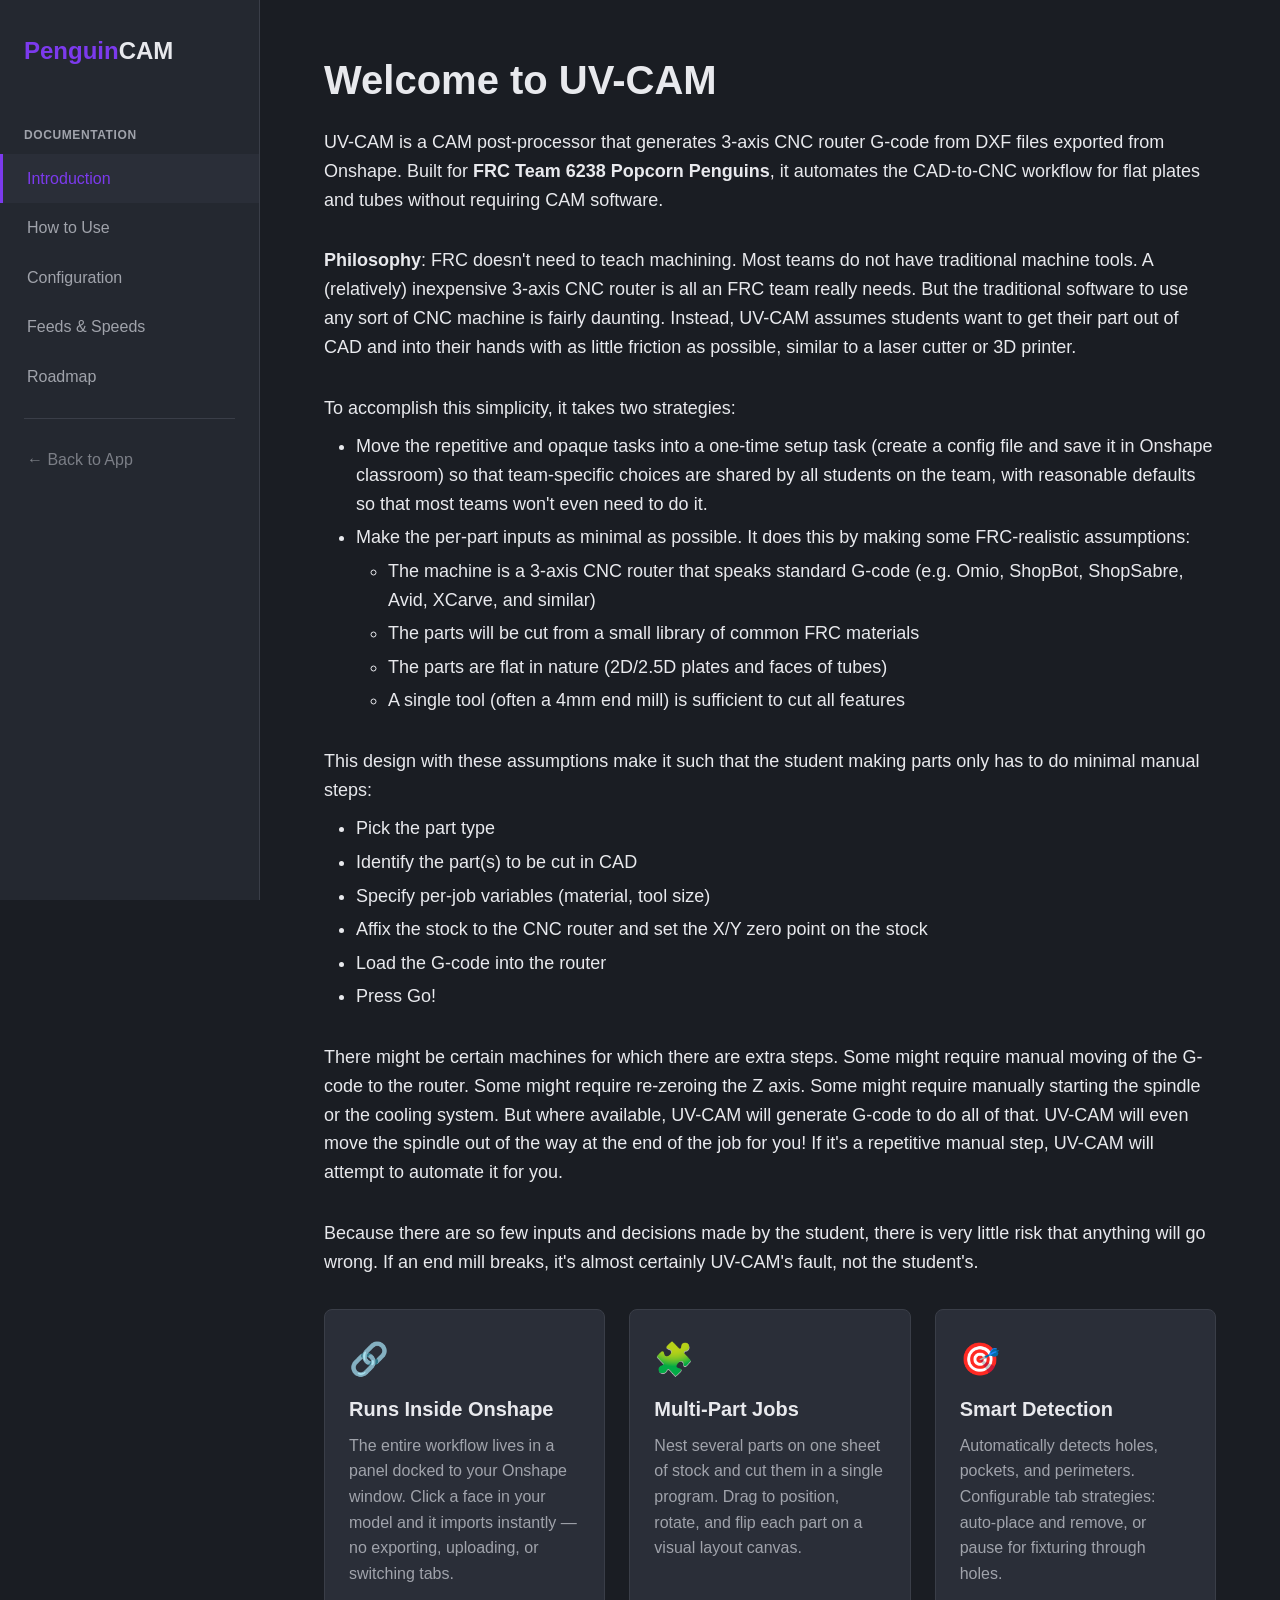
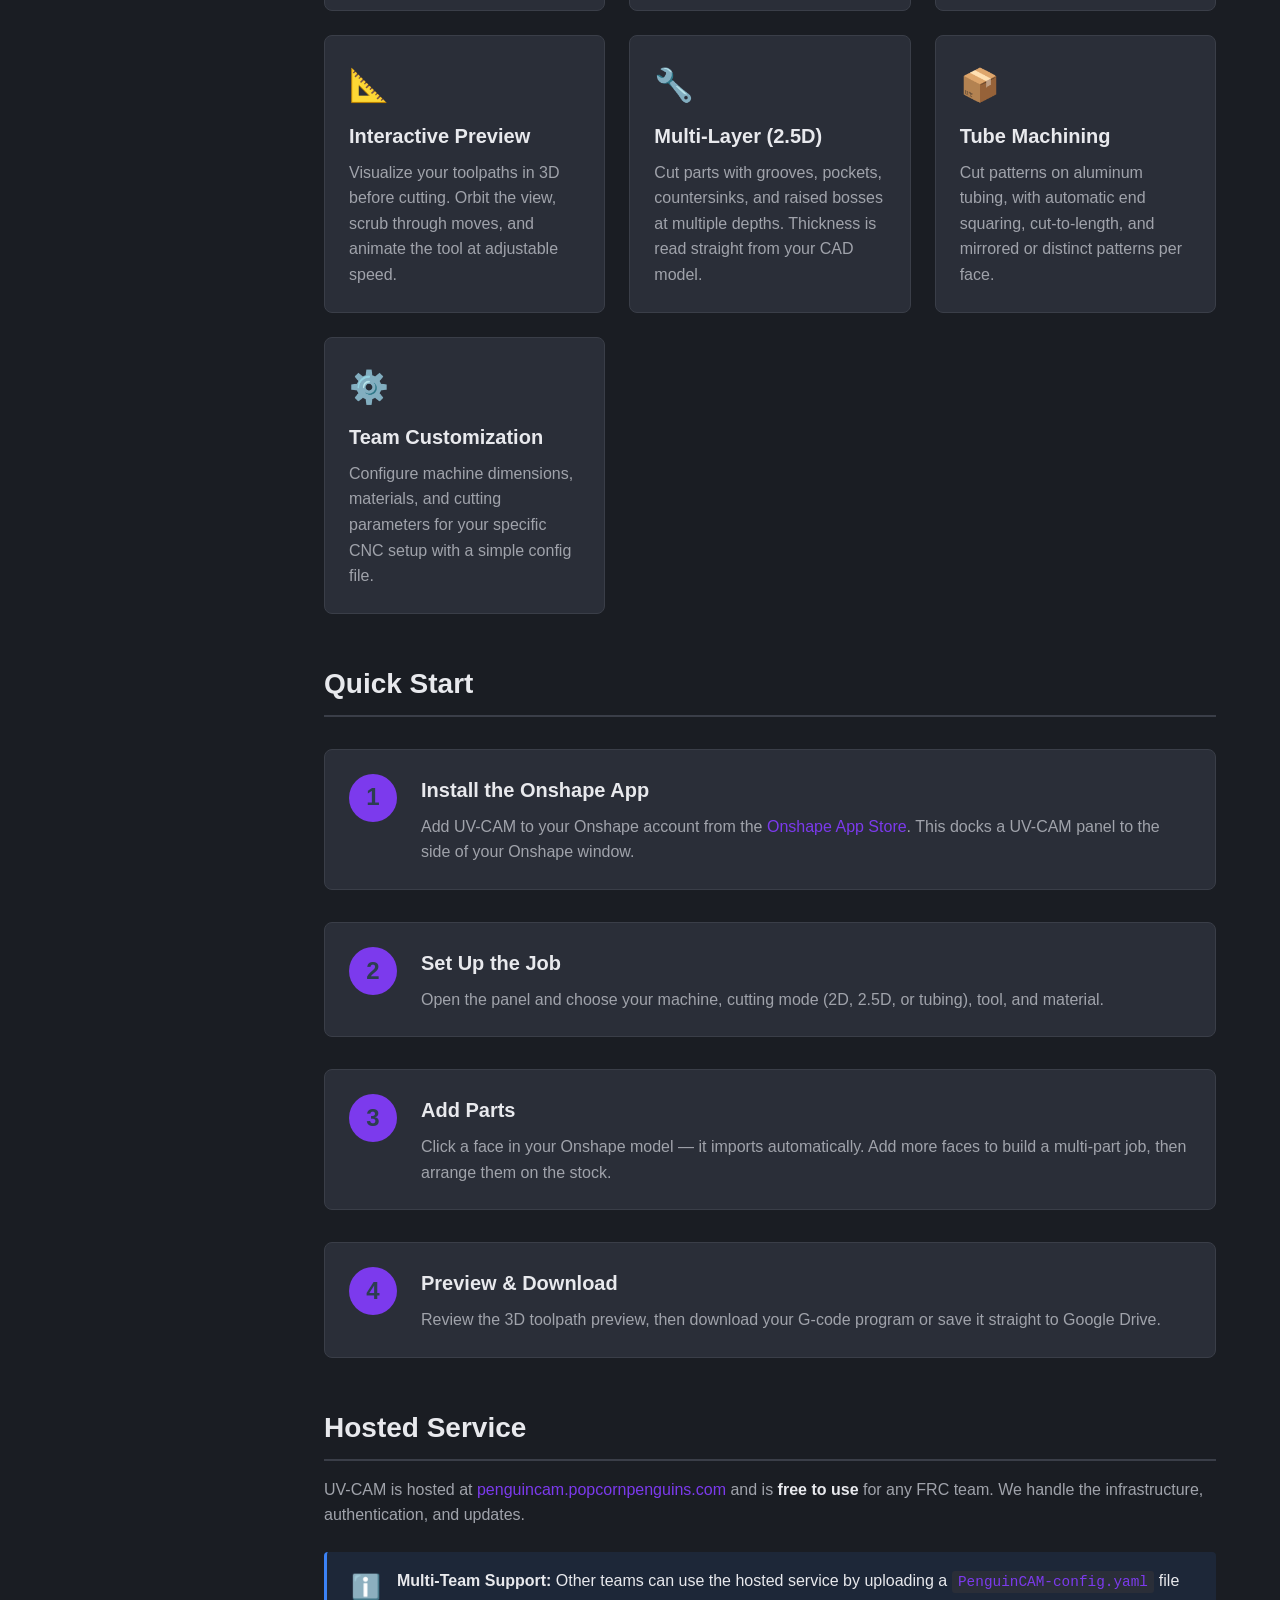
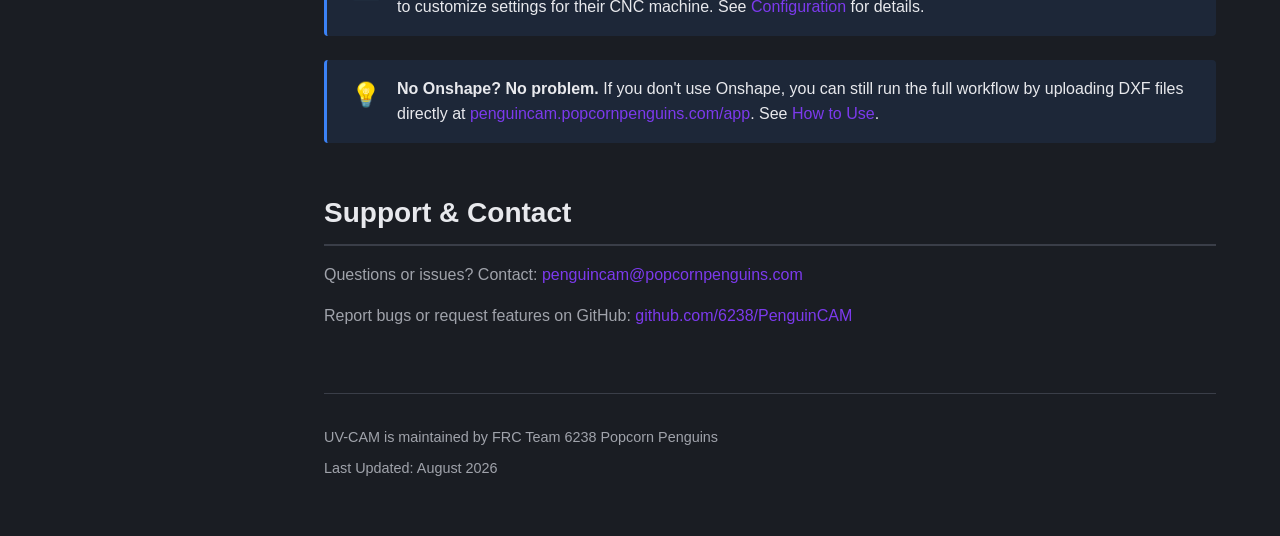
==== static/docs/index.html @ 6145ca7c "Rename to UV-CAM and add stock fixture workflow" ====
<!DOCTYPE html>
<html lang="en">
<head>
    <meta charset="UTF-8">
    <meta name="viewport" content="width=device-width, initial-scale=1.0">
    <title>UV-CAM Documentation</title>
    <link rel="stylesheet" href="style.css">
</head>
<body>
    <nav class="sidebar">
        <div class="logo">
            <span class="accent">Penguin</span>CAM
        </div>
        <div class="nav-section">Documentation</div>
        <a href="index.html" class="active">Introduction</a>
        <a href="usage.html">How to Use</a>
        <a href="configuration.html">Configuration</a>
        <a href="feeds-speeds.html">Feeds &amp; Speeds</a>
        <a href="roadmap.html">Roadmap</a>
        <div class="nav-divider"></div>
        <a href="/" class="nav-external">← Back to App</a>
    </nav>

    <main class="content">
        <h1>Welcome to UV-CAM</h1>

        <p class="lead">
            UV-CAM is a CAM post-processor that generates 3-axis CNC router G-code from DXF files exported from Onshape.
            Built for <strong>FRC Team 6238 Popcorn Penguins</strong>, it automates the CAD-to-CNC workflow for flat plates and tubes without requiring CAM software.
        </p>

        <p class="lead">
            <strong>Philosophy</strong>: FRC doesn't need to teach machining. Most teams do not have traditional machine tools. A (relatively) inexpensive
            3-axis CNC router is all an FRC team really needs. But the traditional software to use any sort of CNC machine is fairly daunting. Instead,
            UV-CAM assumes students want to get their part out of CAD and into their hands with as little friction as possible,
            similar to a laser cutter or 3D printer.
        </p>

        <p class="lead lead-tight">To accomplish this simplicity, it takes two strategies:</p>
        <ul class="lead-list">
            <li>Move the repetitive and opaque tasks into a one-time setup task (create a config file and save it in Onshape classroom) so that team-specific
                choices are shared by all students on the team, with reasonable defaults so that most teams won't even need to do it.</li>
            <li>Make the per-part inputs as minimal as possible. It does this by making some FRC-realistic assumptions:
                <ul>
                    <li>The machine is a 3-axis CNC router that speaks standard G-code (e.g. Omio, ShopBot, ShopSabre, Avid, XCarve, and similar)</li>
                    <li>The parts will be cut from a small library of common FRC materials</li>
                    <li>The parts are flat in nature (2D/2.5D plates and faces of tubes)</li>
                    <li>A single tool (often a 4mm end mill) is sufficient to cut all features</li>
                </ul>
            </li>
        </ul>

        <p class="lead lead-tight">This design with these assumptions make it such that the student making parts only has to do minimal manual steps:</p>
        <ul class="lead-list">
            <li>Pick the part type</li>
            <li>Identify the part(s) to be cut in CAD</li>
            <li>Specify per-job variables (material, tool size)</li>
            <li>Affix the stock to the CNC router and set the X/Y zero point on the stock</li>
            <li>Load the G-code into the router</li>
            <li>Press Go!</li>
        </ul>

        <p class="lead">
            There might be certain machines for which there are extra steps. Some might require manual moving of the G-code to the router.
            Some might require re-zeroing the Z axis. Some might require manually starting the spindle or the cooling system. But where
            available, UV-CAM will generate G-code to do all of that. UV-CAM will even move the spindle out of the way at the end of
            the job for you! If it's a repetitive manual step, UV-CAM will attempt to automate it for you.
        </p>

        <p class="lead">
            Because there are so few inputs and decisions made by the student, there is very little risk that anything will go wrong. If
            an end mill breaks, it's almost certainly UV-CAM's fault, not the student's.
        </p>

        <div class="feature-grid">
            <div class="feature-card">
                <div class="feature-icon">🔗</div>
                <h3>Runs Inside Onshape</h3>
                <p>The entire workflow lives in a panel docked to your Onshape window. Click a face in your model and it imports instantly — no exporting, uploading, or switching tabs.</p>
            </div>

            <div class="feature-card">
                <div class="feature-icon">🧩</div>
                <h3>Multi-Part Jobs</h3>
                <p>Nest several parts on one sheet of stock and cut them in a single program. Drag to position, rotate, and flip each part on a visual layout canvas.</p>
            </div>

            <div class="feature-card">
                <div class="feature-icon">🎯</div>
                <h3>Smart Detection</h3>
                <p>Automatically detects holes, pockets, and perimeters. Configurable tab strategies: auto-place and remove, or pause for fixturing through holes.</p>
            </div>

            <div class="feature-card">
                <div class="feature-icon">📐</div>
                <h3>Interactive Preview</h3>
                <p>Visualize your toolpaths in 3D before cutting. Orbit the view, scrub through moves, and animate the tool at adjustable speed.</p>
            </div>

            <div class="feature-card">
                <div class="feature-icon">🔧</div>
                <h3>Multi-Layer (2.5D)</h3>
                <p>Cut parts with grooves, pockets, countersinks, and raised bosses at multiple depths. Thickness is read straight from your CAD model.</p>
            </div>

            <div class="feature-card">
                <div class="feature-icon">📦</div>
                <h3>Tube Machining</h3>
                <p>Cut patterns on aluminum tubing, with automatic end squaring, cut-to-length, and mirrored or distinct patterns per face.</p>
            </div>

            <div class="feature-card">
                <div class="feature-icon">⚙️</div>
                <h3>Team Customization</h3>
                <p>Configure machine dimensions, materials, and cutting parameters for your specific CNC setup with a simple config file.</p>
            </div>
        </div>

        <h2>Quick Start</h2>

        <div class="step-list">
            <div class="step">
                <div class="step-number">1</div>
                <div class="step-content">
                    <h3>Install the Onshape App</h3>
                    <p>
                        Add UV-CAM to your Onshape account from the
                        <a href="https://cad.onshape.com/appstore/apps/CAM/6939eaf505d3df4aeac54600" target="_blank">Onshape App Store</a>.
                        This docks a UV-CAM panel to the side of your Onshape window.
                    </p>
                </div>
            </div>

            <div class="step">
                <div class="step-number">2</div>
                <div class="step-content">
                    <h3>Set Up the Job</h3>
                    <p>Open the panel and choose your machine, cutting mode (2D, 2.5D, or tubing), tool, and material.</p>
                </div>
            </div>

            <div class="step">
                <div class="step-number">3</div>
                <div class="step-content">
                    <h3>Add Parts</h3>
                    <p>Click a face in your Onshape model — it imports automatically. Add more faces to build a multi-part job, then arrange them on the stock.</p>
                </div>
            </div>

            <div class="step">
                <div class="step-number">4</div>
                <div class="step-content">
                    <h3>Preview &amp; Download</h3>
                    <p>Review the 3D toolpath preview, then download your G-code program or save it straight to Google Drive.</p>
                </div>
            </div>
        </div>

        <h2>Hosted Service</h2>

        <p>
            UV-CAM is hosted at <a href="https://penguincam.popcornpenguins.com">penguincam.popcornpenguins.com</a>
            and is <strong>free to use</strong> for any FRC team. We handle the infrastructure, authentication, and updates.
        </p>

        <div class="info-box">
            <div class="info-icon">ℹ️</div>
            <div>
                <strong>Multi-Team Support:</strong> Other teams can use the hosted service by uploading a
                <code>PenguinCAM-config.yaml</code> file to customize settings for their CNC machine.
                See <a href="configuration.html">Configuration</a> for details.
            </div>
        </div>

        <div class="info-box">
            <div class="info-icon">💡</div>
            <div>
                <strong>No Onshape? No problem.</strong> If you don't use Onshape, you can still run the full
                workflow by uploading DXF files directly at
                <a href="https://penguincam.popcornpenguins.com/app">penguincam.popcornpenguins.com/app</a>.
                See <a href="usage.html">How to Use</a>.
            </div>
        </div>

        <h2>Support & Contact</h2>

        <p>
            Questions or issues? Contact: <a href="mailto:penguincam@popcornpenguins.com">penguincam@popcornpenguins.com</a>
        </p>

        <p>
            Report bugs or request features on GitHub:
            <a href="https://github.com/6238/PenguinCAM/issues" target="_blank">github.com/6238/PenguinCAM</a>
        </p>

        <footer>
            <p>UV-CAM is maintained by FRC Team 6238 Popcorn Penguins</p>
            <p>Last Updated: August 2026</p>
        </footer>
    </main>
</body>
</html>
---- static/docs/style.css ----
/* UV-CAM documentation styles */

:root {
    --primary: #7C3AED;
    --primary-dark: #5B21B6;
    --secondary: #2C3E50;
    --bg: #1a1d23;
    --bg-light: #242830;
    --surface: #2a2e38;
    --surface-hover: #343842;
    --text: #e8e9ed;
    --text-dim: #a0a3ab;
    --border: #3a3e48;
    --accent: #3b82f6;
}

* {
    margin: 0;
    padding: 0;
    box-sizing: border-box;
}

body {
    font-family: -apple-system, BlinkMacSystemFont, "Segoe UI", Roboto, "Helvetica Neue", Arial, sans-serif;
    background: var(--bg);
    color: var(--text);
    line-height: 1.6;
    display: flex;
    min-height: 100vh;
}

/* Sidebar Navigation */
.sidebar {
    width: 260px;
    background: var(--bg-light);
    border-right: 1px solid var(--border);
    padding: 2rem 0;
    position: fixed;
    height: 100vh;
    overflow-y: auto;
}

.sidebar .logo {
    font-size: 1.5rem;
    font-weight: 700;
    padding: 0 1.5rem 2rem;
    color: var(--text);
}

.sidebar .accent {
    color: var(--primary);
}

.nav-section {
    font-size: 0.75rem;
    text-transform: uppercase;
    letter-spacing: 0.05em;
    color: var(--text-dim);
    padding: 0.5rem 1.5rem;
    margin-top: 1rem;
    font-weight: 600;
}

.sidebar a {
    display: block;
    padding: 0.75rem 1.5rem;
    color: var(--text-dim);
    text-decoration: none;
    transition: all 0.2s;
    border-left: 3px solid transparent;
}

.sidebar a:hover {
    color: var(--text);
    background: var(--surface);
}

.sidebar a.active {
    color: var(--primary);
    background: var(--surface);
    border-left-color: var(--primary);
}

.nav-divider {
    height: 1px;
    background: var(--border);
    margin: 1rem 1.5rem;
}

.nav-external {
    margin-top: 0.5rem;
    opacity: 0.7;
}

/* Main Content */
.content {
    margin-left: 260px;
    padding: 3rem 4rem;
    max-width: 1200px;
    flex: 1;
}

h1 {
    font-size: 2.5rem;
    margin-bottom: 1rem;
    color: var(--text);
}

h2 {
    font-size: 1.75rem;
    margin-top: 3rem;
    margin-bottom: 1rem;
    color: var(--text);
    border-bottom: 2px solid var(--border);
    padding-bottom: 0.5rem;
}

h3 {
    font-size: 1.25rem;
    margin-top: 1.5rem;
    margin-bottom: 0.5rem;
    color: var(--text);
}

p {
    margin-bottom: 1rem;
    color: var(--text-dim);
}

.lead {
    font-size: 1.125rem;
    color: var(--text);
    margin-bottom: 2rem;
}

/* A lead paragraph that introduces a list: hug the list below it. */
.lead-tight {
    margin-bottom: 0.6rem;
}

/* Lists in the intro: white like the surrounding .lead prose (not the dimmer default
   documentation lists) and tighter vertical rhythm. */
.lead-list {
    font-size: 1.125rem;
    color: var(--text);
    margin-bottom: 2rem;
}

.lead-list li {
    color: var(--text);
    margin-bottom: 0.3rem;
}

.lead-list ul {
    margin-top: 0.3rem;
    margin-bottom: 0;
}

a {
    color: var(--primary);
    text-decoration: none;
}

a:hover {
    color: var(--primary-dark);
    text-decoration: underline;
}

code {
    background: var(--surface);
    padding: 0.2rem 0.4rem;
    border-radius: 3px;
    font-family: 'Monaco', 'Courier New', monospace;
    font-size: 0.9em;
    color: var(--primary);
}

pre {
    background: var(--surface);
    padding: 1rem;
    border-radius: 6px;
    overflow-x: auto;
    margin: 1rem 0;
    border: 1px solid var(--border);
}

pre code {
    background: none;
    padding: 0;
    color: var(--text);
}

ul, ol {
    margin-left: 2rem;
    margin-bottom: 1rem;
}

li {
    margin-bottom: 0.5rem;
    color: var(--text-dim);
}

strong {
    color: var(--text);
}

/* Feature Grid */
.feature-grid {
    display: grid;
    grid-template-columns: repeat(auto-fit, minmax(280px, 1fr));
    gap: 1.5rem;
    margin: 2rem 0;
}

.feature-card {
    background: var(--surface);
    padding: 1.5rem;
    border-radius: 8px;
    border: 1px solid var(--border);
    transition: all 0.2s;
}

.feature-card:hover {
    background: var(--surface-hover);
    border-color: var(--primary);
}

.feature-icon {
    font-size: 2rem;
    margin-bottom: 0.5rem;
}

.feature-card h3 {
    margin-top: 0;
    color: var(--text);
}

.feature-card p {
    color: var(--text-dim);
    margin-bottom: 0;
}

/* Step List */
.step-list {
    margin: 2rem 0;
}

.step {
    display: flex;
    gap: 1.5rem;
    margin-bottom: 2rem;
    padding: 1.5rem;
    background: var(--surface);
    border-radius: 8px;
    border: 1px solid var(--border);
}

.step-number {
    flex-shrink: 0;
    width: 48px;
    height: 48px;
    background: var(--primary);
    color: var(--secondary);
    border-radius: 50%;
    display: flex;
    align-items: center;
    justify-content: center;
    font-size: 1.5rem;
    font-weight: 700;
}

.step-content h3 {
    margin-top: 0;
    color: var(--text);
}

.step-content p {
    margin-bottom: 0;
}

/* Info Boxes */
.info-box {
    background: rgba(59, 130, 246, 0.1);
    border-left: 3px solid var(--accent);
    padding: 1rem 1.5rem;
    margin: 1.5rem 0;
    border-radius: 4px;
    display: flex;
    gap: 1rem;
}

.warning-box {
    background: rgba(251, 181, 21, 0.1);
    border-left: 3px solid var(--primary);
}

.info-icon {
    font-size: 1.5rem;
    flex-shrink: 0;
}

/* Tables */
table {
    width: 100%;
    border-collapse: collapse;
    margin: 1.5rem 0;
    background: var(--surface);
    border-radius: 6px;
    overflow: hidden;
}

th, td {
    padding: 0.75rem 1rem;
    text-align: left;
    border-bottom: 1px solid var(--border);
}

th {
    background: var(--bg-light);
    color: var(--text);
    font-weight: 600;
}

td {
    color: var(--text-dim);
}

tr:last-child td {
    border-bottom: none;
}

tr:hover {
    background: var(--surface-hover);
}

/* Footer */
footer {
    margin-top: 4rem;
    padding-top: 2rem;
    border-top: 1px solid var(--border);
    color: var(--text-dim);
    font-size: 0.9rem;
}

footer p {
    margin-bottom: 0.5rem;
}

/* Responsive */
@media (max-width: 768px) {
    .sidebar {
        width: 100%;
        height: auto;
        position: relative;
        border-right: none;
        border-bottom: 1px solid var(--border);
    }

    .content {
        margin-left: 0;
        padding: 2rem 1.5rem;
    }

    .feature-grid {
        grid-template-columns: 1fr;
    }
}
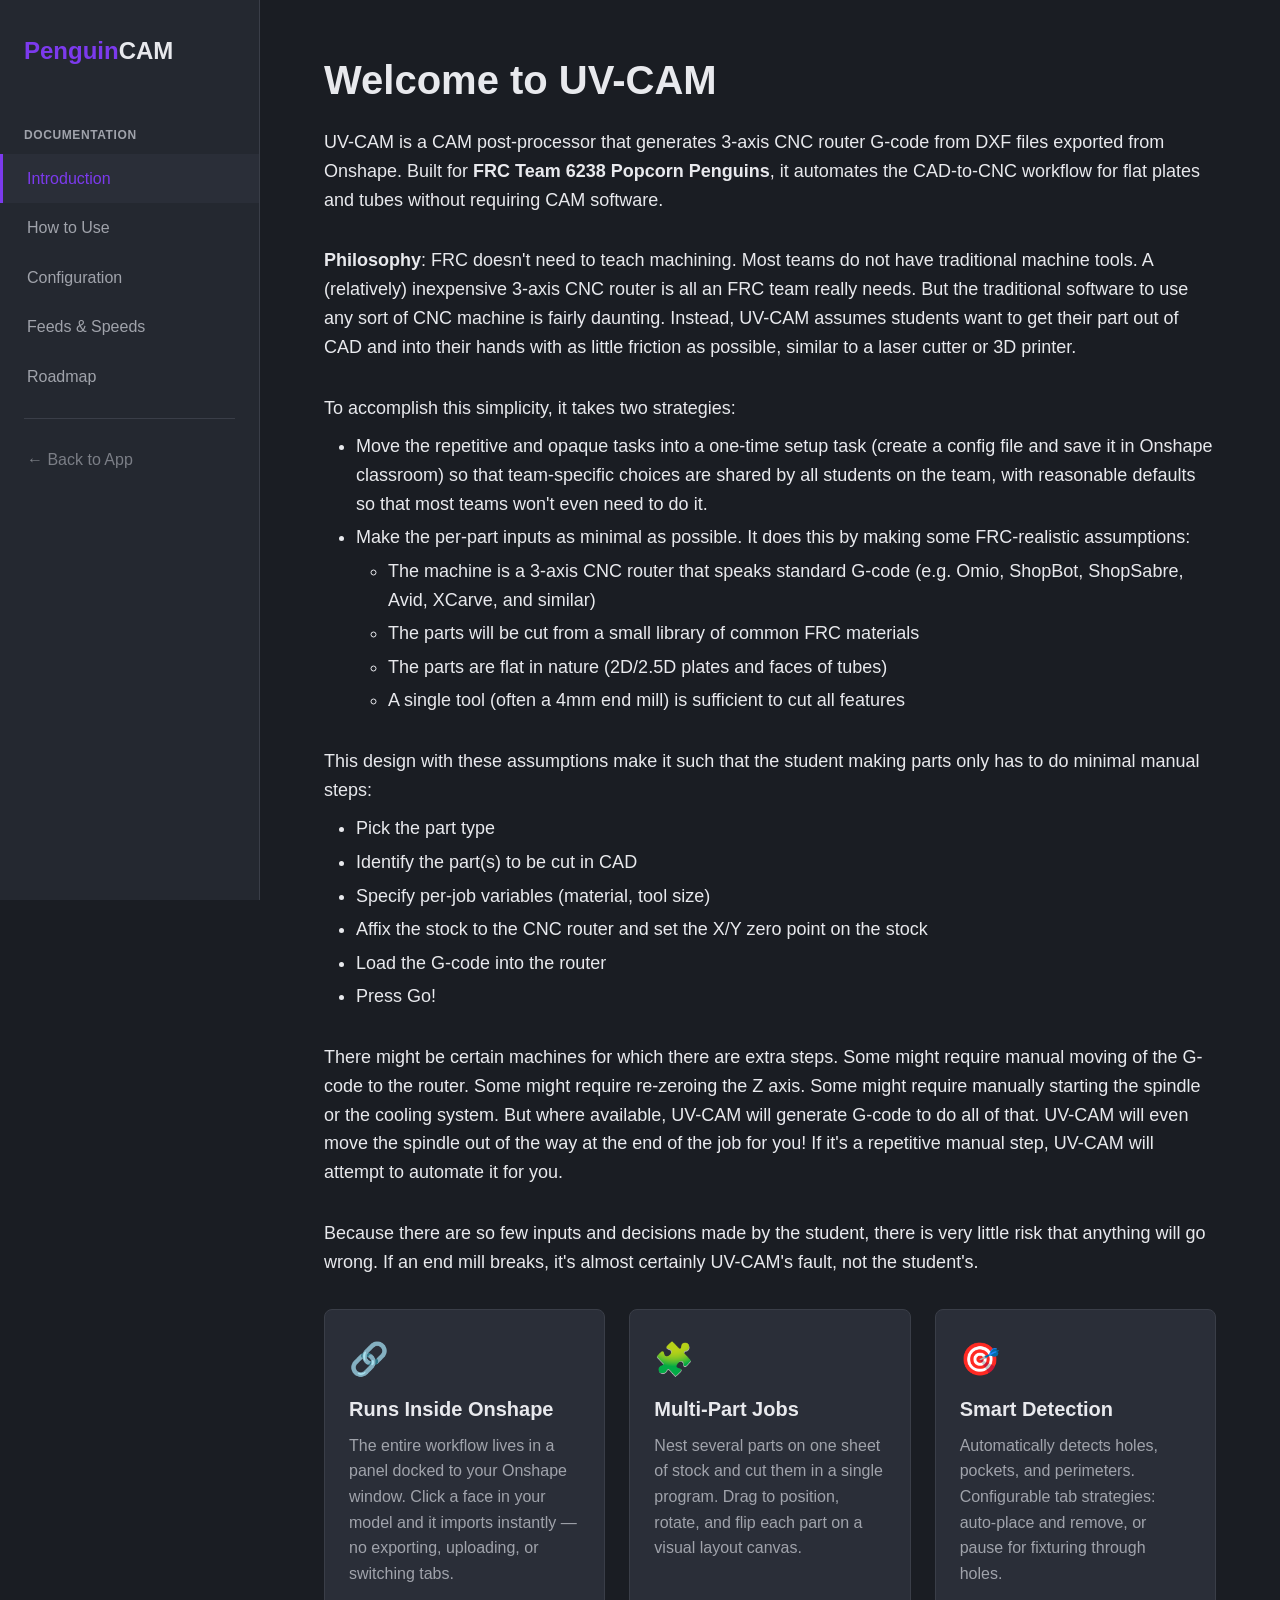
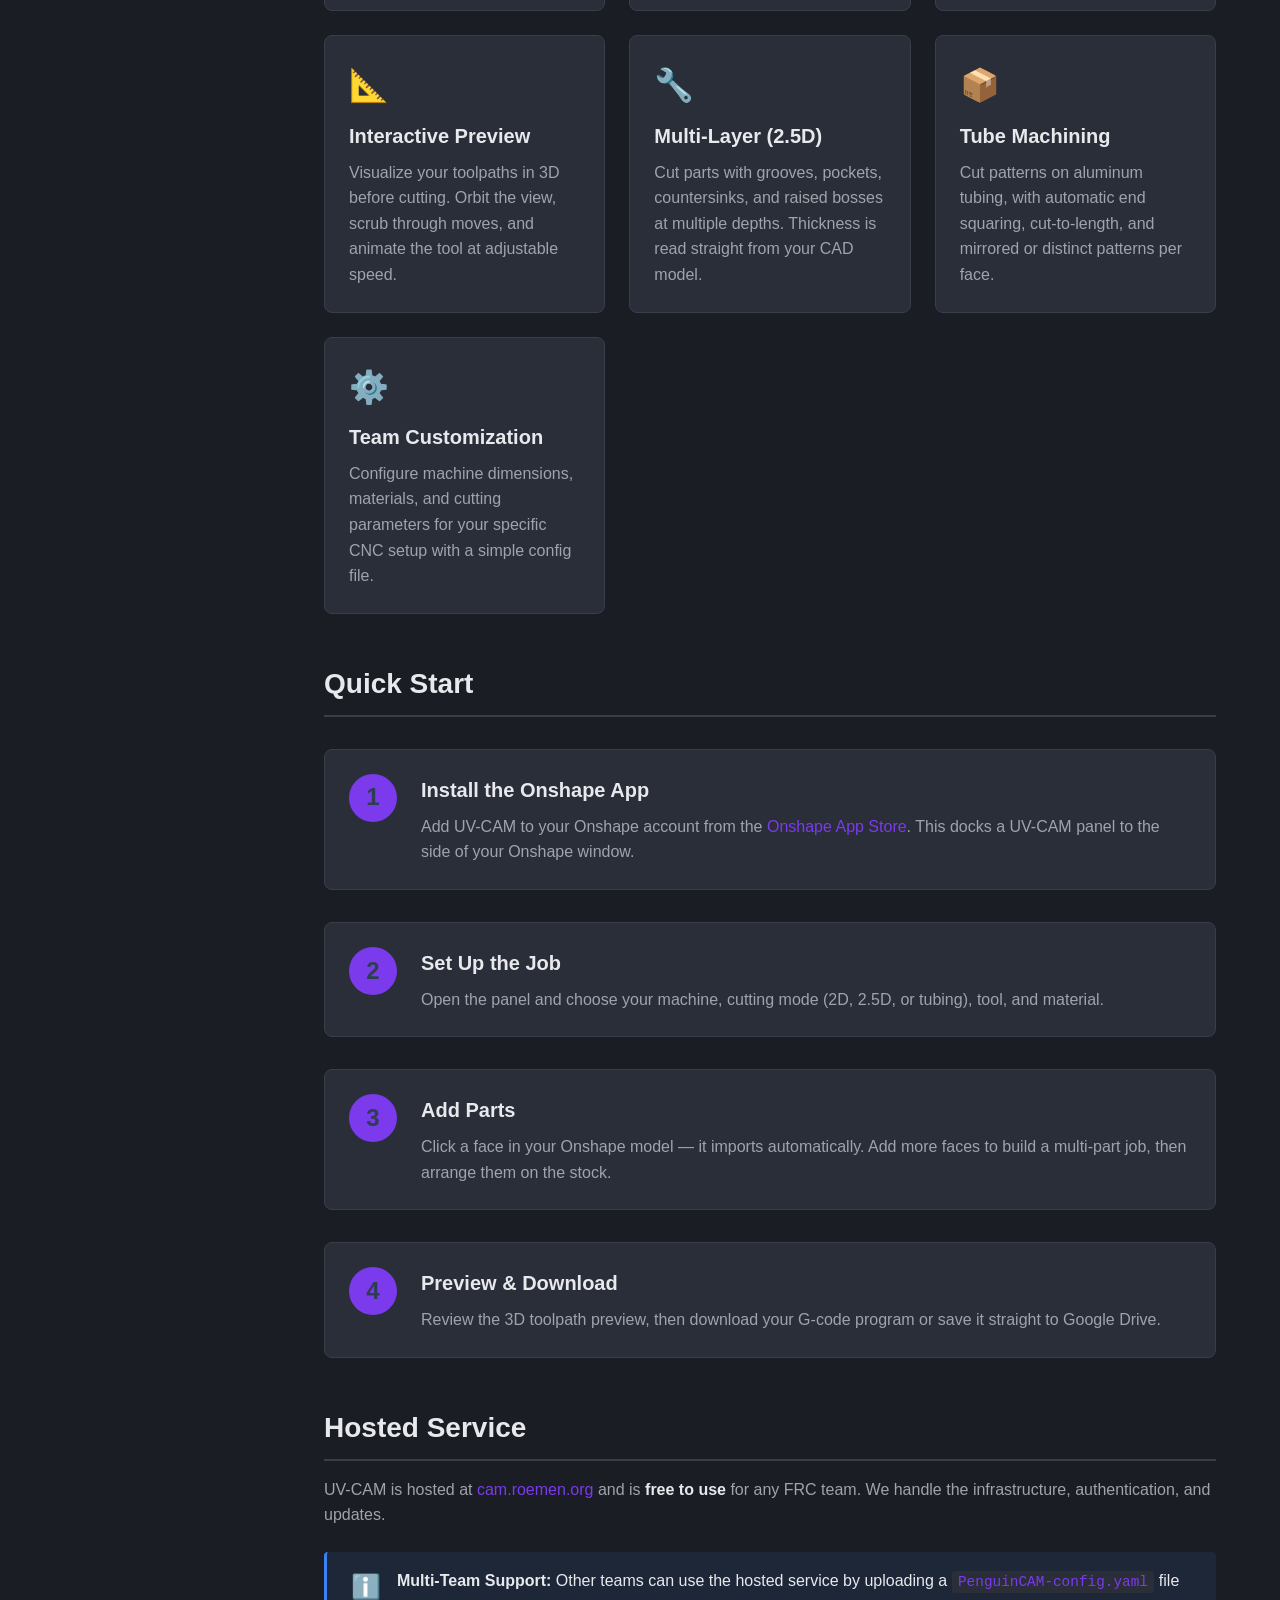
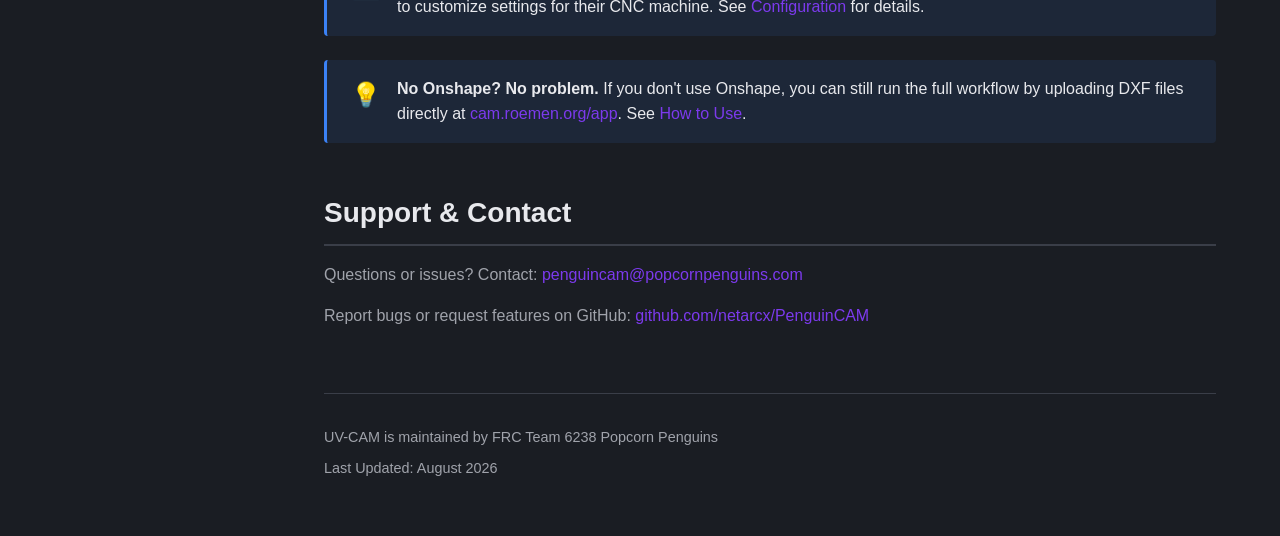
==== commit a5f4fe11: "Make UV-CAM the release identity" ====
--- a/static/docs/index.html
+++ b/static/docs/index.html
@@ -159,7 +159,7 @@
         <h2>Hosted Service</h2>
 
         <p>
-            UV-CAM is hosted at <a href="https://penguincam.popcornpenguins.com">penguincam.popcornpenguins.com</a>
+            UV-CAM is hosted at <a href="https://cam.roemen.org">cam.roemen.org</a>
             and is <strong>free to use</strong> for any FRC team. We handle the infrastructure, authentication, and updates.
         </p>
 
@@ -177,7 +177,7 @@
             <div>
                 <strong>No Onshape? No problem.</strong> If you don't use Onshape, you can still run the full
                 workflow by uploading DXF files directly at
-                <a href="https://penguincam.popcornpenguins.com/app">penguincam.popcornpenguins.com/app</a>.
+                <a href="https://cam.roemen.org/app">cam.roemen.org/app</a>.
                 See <a href="usage.html">How to Use</a>.
             </div>
         </div>
@@ -190,7 +190,7 @@
 
         <p>
             Report bugs or request features on GitHub:
-            <a href="https://github.com/6238/PenguinCAM/issues" target="_blank">github.com/6238/PenguinCAM</a>
+            <a href="https://github.com/netarcx/PenguinCAM/issues" target="_blank">github.com/netarcx/PenguinCAM</a>
         </p>
 
         <footer>
